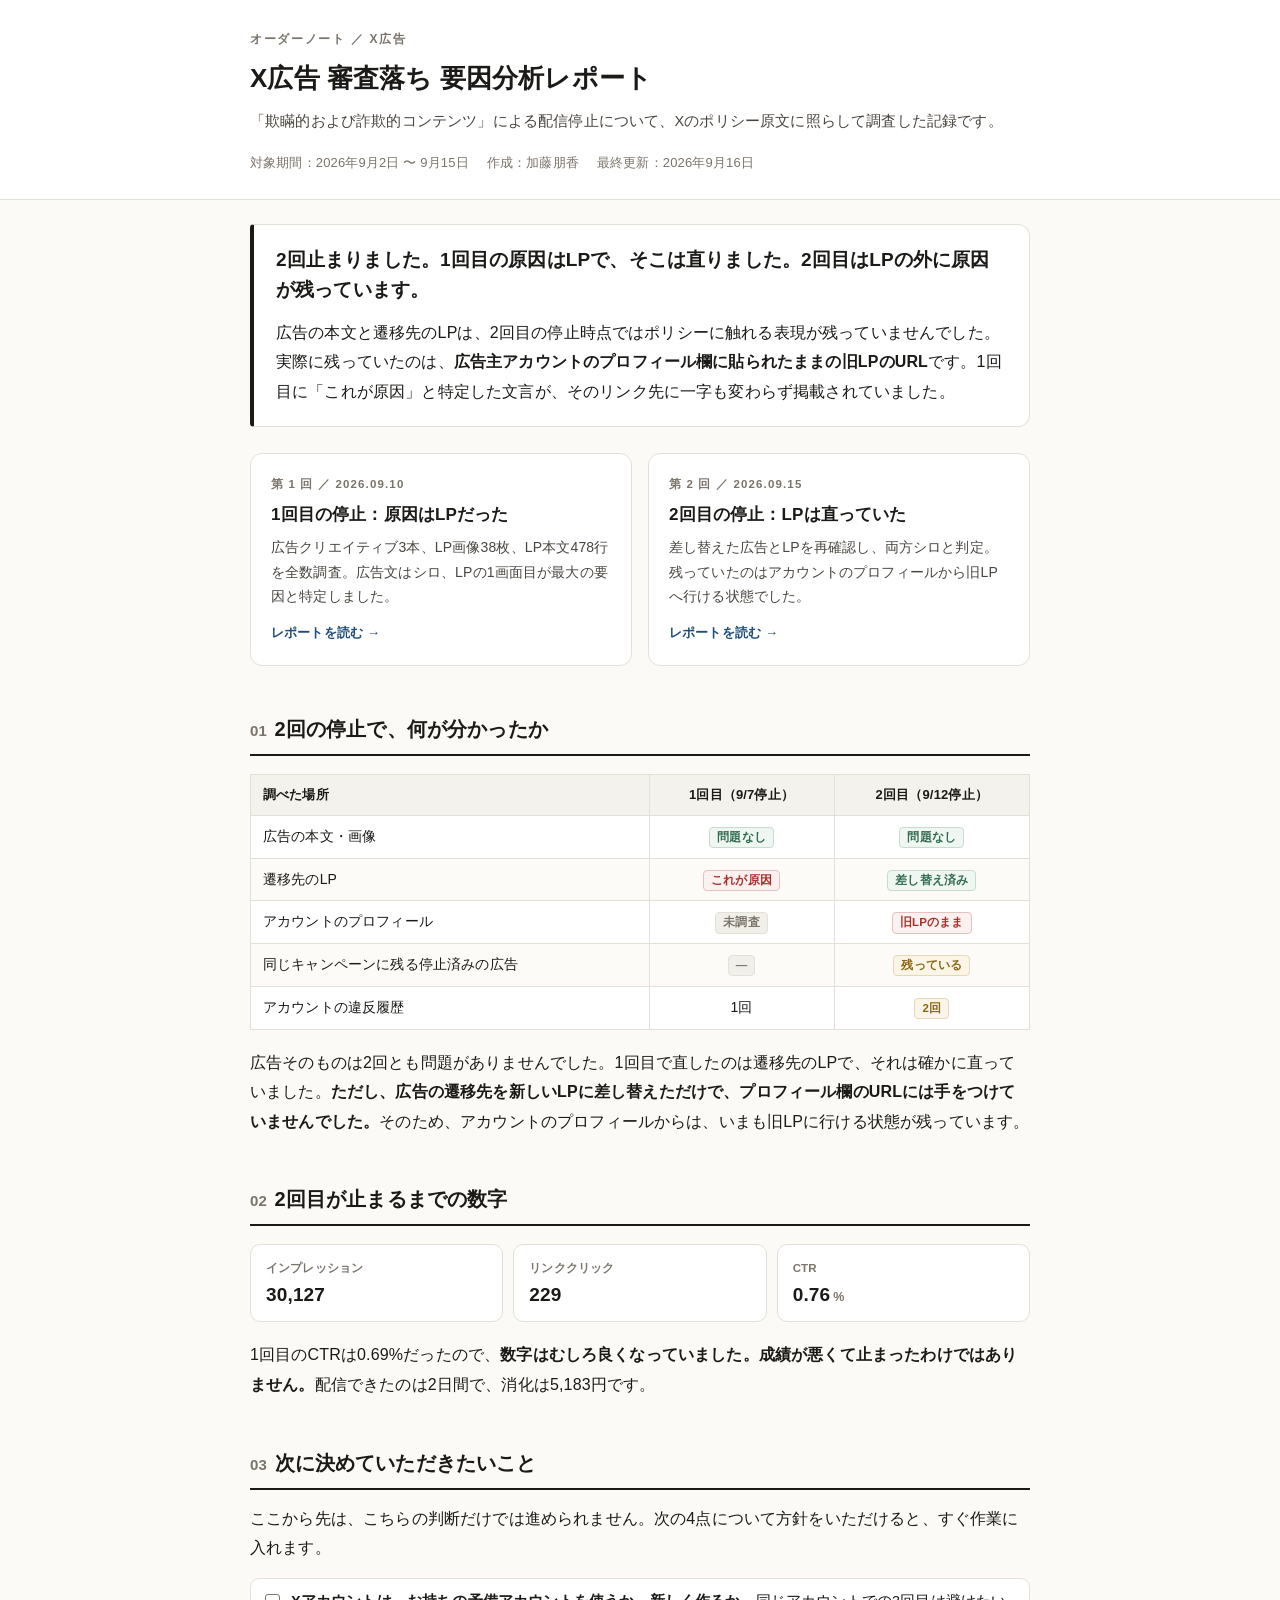
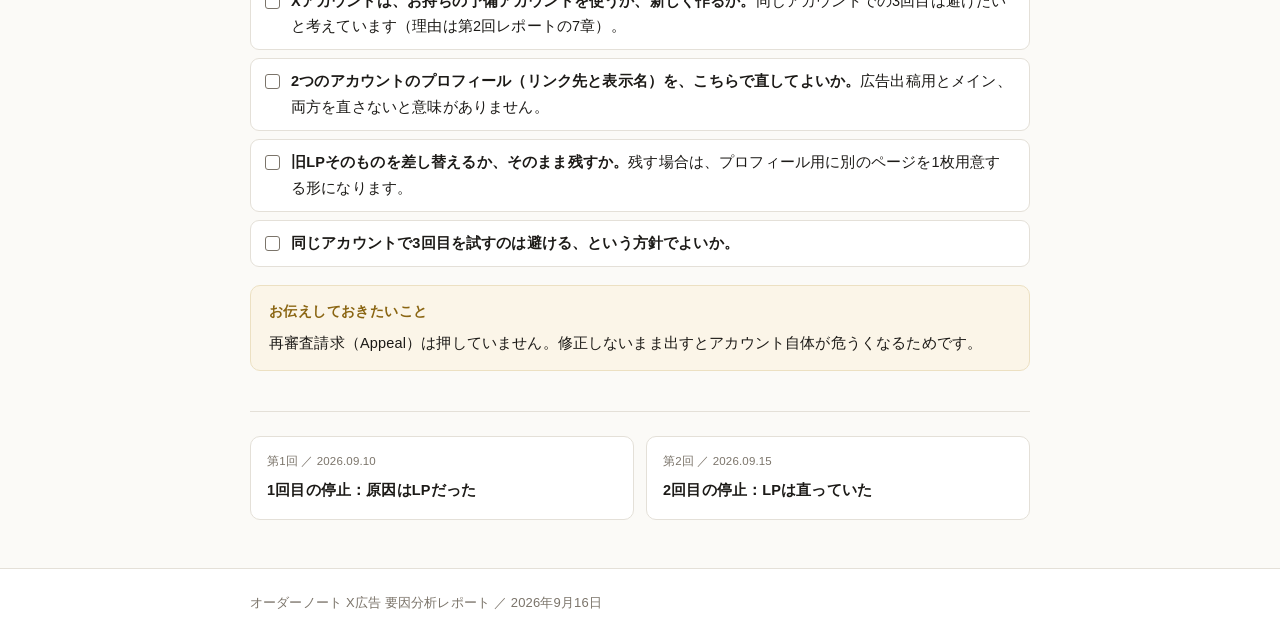
==== index.html @ 51ab61a1 "Add files via upload" ====
<!doctype html>
<html lang="ja">
<head>
<meta charset="utf-8">
<meta name="viewport" content="width=device-width,initial-scale=1,viewport-fit=cover">
<meta name="robots" content="noindex,nofollow">
<title>X広告 審査落ち 要因分析レポート｜オーダーノート</title>
<link rel="stylesheet" href="style.css">
</head>
<body>

<header class="masthead">
  <div class="wrap">
    <p class="eyebrow">オーダーノート ／ X広告</p>
    <h1>X広告 審査落ち 要因分析レポート</h1>
    <p class="sub">「欺瞞的および詐欺的コンテンツ」による配信停止について、Xのポリシー原文に照らして調査した記録です。</p>
    <ul class="meta">
      <li>対象期間：2026年9月2日 〜 9月15日</li>
      <li>作成：加藤朋香</li>
      <li>最終更新：2026年9月16日</li>
    </ul>
  </div>
</header>

<main class="wrap">

  <div class="verdict">
    <p class="lead">2回止まりました。1回目の原因はLPで、そこは直りました。2回目はLPの外に原因が残っています。</p>
    <p>広告の本文と遷移先のLPは、2回目の停止時点ではポリシーに触れる表現が残っていませんでした。実際に残っていたのは、<strong>広告主アカウントのプロフィール欄に貼られたままの旧LPのURL</strong>です。1回目に「これが原因」と特定した文言が、そのリンク先に一字も変わらず掲載されていました。</p>
  </div>

  <div class="cards">
    <a class="card" href="report1.html">
      <span class="k">第 1 回 ／ 2026.09.10</span>
      <span class="h">1回目の停止：原因はLPだった</span>
      <p class="d">広告クリエイティブ3本、LP画像38枚、LP本文478行を全数調査。広告文はシロ、LPの1画面目が最大の要因と特定しました。</p>
      <span class="go">レポートを読む →</span>
    </a>
    <a class="card" href="report2.html">
      <span class="k">第 2 回 ／ 2026.09.15</span>
      <span class="h">2回目の停止：LPは直っていた</span>
      <p class="d">差し替えた広告とLPを再確認し、両方シロと判定。残っていたのはアカウントのプロフィールから旧LPへ行ける状態でした。</p>
      <span class="go">レポートを読む →</span>
    </a>
  </div>

  <h2><span class="num">01</span>2回の停止で、何が分かったか</h2>

  <div class="tw">
  <table>
    <thead>
      <tr><th>調べた場所</th><th class="c">1回目（9/7停止）</th><th class="c">2回目（9/12停止）</th></tr>
    </thead>
    <tbody>
      <tr><td>広告の本文・画像</td><td class="c"><span class="tag ok">問題なし</span></td><td class="c"><span class="tag ok">問題なし</span></td></tr>
      <tr><td>遷移先のLP</td><td class="c"><span class="tag ng">これが原因</span></td><td class="c"><span class="tag ok">差し替え済み</span></td></tr>
      <tr><td>アカウントのプロフィール</td><td class="c"><span class="tag flat">未調査</span></td><td class="c"><span class="tag ng">旧LPのまま</span></td></tr>
      <tr><td>同じキャンペーンに残る停止済みの広告</td><td class="c"><span class="tag flat">—</span></td><td class="c"><span class="tag warn">残っている</span></td></tr>
      <tr><td>アカウントの違反履歴</td><td class="c">1回</td><td class="c"><span class="tag warn">2回</span></td></tr>
    </tbody>
  </table>
  </div>

  <p>広告そのものは2回とも問題がありませんでした。1回目で直したのは遷移先のLPで、それは確かに直っていました。<strong>ただし、広告の遷移先を新しいLPに差し替えただけで、プロフィール欄のURLには手をつけていませんでした。</strong>そのため、アカウントのプロフィールからは、いまも旧LPに行ける状態が残っています。</p>

  <h2><span class="num">02</span>2回目が止まるまでの数字</h2>

  <div class="strip">
    <div class="stat"><div class="l">インプレッション</div><div class="v">30,127</div></div>
    <div class="stat"><div class="l">リンククリック</div><div class="v">229</div></div>
    <div class="stat"><div class="l">CTR</div><div class="v">0.76<small>%</small></div></div>
  </div>

  <p>1回目のCTRは0.69%だったので、<strong>数字はむしろ良くなっていました。成績が悪くて止まったわけではありません。</strong>配信できたのは2日間で、消化は5,183円です。</p>

  <h2><span class="num">03</span>次に決めていただきたいこと</h2>

  <p>ここから先は、こちらの判断だけでは進められません。次の4点について方針をいただけると、すぐ作業に入れます。</p>

  <ul class="check">
    <li><strong>Xアカウントは、お持ちの予備アカウントを使うか、新しく作るか。</strong>同じアカウントでの3回目は避けたいと考えています（理由は第2回レポートの7章）。</li>
    <li><strong>2つのアカウントのプロフィール（リンク先と表示名）を、こちらで直してよいか。</strong>広告出稿用とメイン、両方を直さないと意味がありません。</li>
    <li><strong>旧LPそのものを差し替えるか、そのまま残すか。</strong>残す場合は、プロフィール用に別のページを1枚用意する形になります。</li>
    <li><strong>同じアカウントで3回目を試すのは避ける、という方針でよいか。</strong></li>
  </ul>

  <div class="note warn">
    <span class="t">お伝えしておきたいこと</span>
    <p>再審査請求（Appeal）は押していません。修正しないまま出すとアカウント自体が危うくなるためです。</p>
  </div>

  <div class="pager">
    <a href="report1.html"><span class="label">第1回 ／ 2026.09.10</span><span class="name">1回目の停止：原因はLPだった</span></a>
    <a href="report2.html"><span class="label">第2回 ／ 2026.09.15</span><span class="name">2回目の停止：LPは直っていた</span></a>
  </div>

</main>

<footer class="foot">
  <div class="wrap">オーダーノート X広告 要因分析レポート ／ 2026年9月16日</div>
</footer>

</body>
</html>
---- style.css ----
:root{
  color-scheme: light;
  --ink:#1c1a17;
  --ink-2:#4a453e;
  --ink-3:#7b746a;
  --paper:#fbfaf7;
  --card:#ffffff;
  --line:#e4e0d8;
  --line-2:#efece5;
  --ng:#a8322b;
  --ng-bg:#fbf1f0;
  --ok:#2f6b4f;
  --ok-bg:#f0f6f2;
  --warn:#8a6512;
  --warn-bg:#fbf5e8;
  --accent:#1f4d7a;
  --maxw:820px;
}
*{box-sizing:border-box}
html{-webkit-text-size-adjust:100%}
body{
  margin:0;
  background:var(--paper);
  color:var(--ink);
  font-family:-apple-system,BlinkMacSystemFont,"Hiragino Sans","Hiragino Kaku Gothic ProN","Noto Sans JP","Yu Gothic",Meiryo,sans-serif;
  font-size:16px;
  line-height:1.85;
  letter-spacing:.01em;
}
img{max-width:100%}

/* ---- layout ---- */
.wrap{max-width:var(--maxw);margin:0 auto;padding:0 20px}
header.masthead{
  border-bottom:1px solid var(--line);
  background:var(--card);
}
.masthead .wrap{padding-block:28px 24px}
.eyebrow{
  font-size:12px;letter-spacing:.14em;color:var(--ink-3);
  text-transform:none;margin:0 0 10px;font-weight:600;
}
.masthead h1{
  font-size:26px;line-height:1.45;margin:0 0 10px;font-weight:700;letter-spacing:.005em;
}
.masthead .sub{margin:0;color:var(--ink-2);font-size:14.5px}
.meta{
  margin:16px 0 0;padding:0;list-style:none;
  display:flex;flex-wrap:wrap;gap:6px 18px;
  font-size:13px;color:var(--ink-3);
}
main{padding-block:8px 64px}
footer.foot{
  border-top:1px solid var(--line);
  margin-top:48px;background:var(--card);
}
.foot .wrap{padding-block:22px;font-size:13px;color:var(--ink-3)}

/* ---- nav ---- */
.backlink{
  display:inline-block;margin:22px 0 4px;font-size:13.5px;
  color:var(--accent);text-decoration:none;
}
.backlink:hover{text-decoration:underline}
.pager{
  display:flex;flex-wrap:wrap;gap:12px;margin-top:40px;
  padding-top:24px;border-top:1px solid var(--line);
}
.pager a{
  flex:1 1 220px;display:block;padding:14px 16px;
  background:var(--card);border:1px solid var(--line);border-radius:10px;
  text-decoration:none;color:var(--ink);
}
.pager a:hover{border-color:var(--ink-3)}
.pager .label{display:block;font-size:11.5px;color:var(--ink-3);margin-bottom:3px}
.pager .name{font-weight:600;font-size:14.5px}

/* ---- headings ---- */
h2{
  font-size:20px;line-height:1.5;margin:48px 0 14px;
  padding-bottom:10px;border-bottom:2px solid var(--ink);font-weight:700;
}
h2 .num{color:var(--ink-3);font-weight:600;margin-right:.5em;font-size:15px}
h3{font-size:16.5px;margin:32px 0 10px;font-weight:700;line-height:1.6}
h4{font-size:15px;margin:24px 0 8px;font-weight:700;color:var(--ink-2)}
p{margin:0 0 15px}

/* ---- toc ---- */
.toc{
  background:var(--card);border:1px solid var(--line);border-radius:12px;
  padding:18px 20px;margin:28px 0 0;
}
.toc h2{font-size:13px;margin:0 0 10px;padding:0;border:0;letter-spacing:.1em;color:var(--ink-3)}
.toc ol{margin:0;padding-left:1.35em;font-size:14.5px}
.toc li{margin:4px 0}
.toc a{color:var(--ink);text-decoration:none}
.toc a:hover{text-decoration:underline}

/* ---- conclusion block ---- */
.verdict{
  background:var(--card);border:1px solid var(--line);
  border-left:4px solid var(--ink);border-radius:4px 12px 12px 4px;
  padding:20px 22px;margin:24px 0;
}
.verdict .lead{font-size:19px;line-height:1.6;font-weight:700;margin:0 0 12px}
.verdict p:last-child{margin-bottom:0}

/* ---- callouts ---- */
.note{
  border-radius:10px;padding:14px 18px;margin:18px 0;font-size:14.5px;line-height:1.8;
  border:1px solid var(--line);background:var(--card);
}
.note p:last-child{margin-bottom:0}
.note .t{display:block;font-weight:700;margin-bottom:5px;font-size:13.5px;letter-spacing:.03em}
.note.ng{background:var(--ng-bg);border-color:#e9cdca}
.note.ng .t{color:var(--ng)}
.note.ok{background:var(--ok-bg);border-color:#cfe1d6}
.note.ok .t{color:var(--ok)}
.note.warn{background:var(--warn-bg);border-color:#ece0c2}
.note.warn .t{color:var(--warn)}

/* ---- quote ---- */
blockquote{
  margin:18px 0;padding:2px 0 2px 18px;
  border-left:3px solid var(--line);color:var(--ink-2);font-size:15px;
}
blockquote p:last-child{margin-bottom:0}

/* ---- tables ---- */
.tw{overflow-x:auto;margin:18px 0;-webkit-overflow-scrolling:touch}
table{border-collapse:collapse;width:100%;font-size:14px;min-width:460px;background:var(--card)}
th,td{border:1px solid var(--line);padding:9px 12px;text-align:left;vertical-align:top;line-height:1.7}
thead th{background:#f4f2ec;font-weight:700;white-space:nowrap;font-size:13px}
td.num,th.num{text-align:right;white-space:nowrap}
td.c,th.c{text-align:center;white-space:nowrap}
tbody tr:nth-child(even){background:#fcfbf8}

/* ---- tags ---- */
.tag{
  display:inline-block;font-size:11.5px;font-weight:700;line-height:1.5;
  padding:1px 7px;border-radius:4px;white-space:nowrap;
}
.tag.ng{background:var(--ng-bg);color:var(--ng);border:1px solid #e3c2bf}
.tag.ok{background:var(--ok-bg);color:var(--ok);border:1px solid #c6dccf}
.tag.warn{background:var(--warn-bg);color:var(--warn);border:1px solid #e6d7b6}
.tag.flat{background:#f1efe9;color:var(--ink-3);border:1px solid var(--line)}

/* ---- ascii/flow ---- */
pre.flow{
  background:var(--card);border:1px solid var(--line);border-radius:10px;
  padding:16px 18px;overflow-x:auto;font-size:13px;line-height:1.9;margin:18px 0;
  font-family:ui-monospace,SFMono-Regular,Menlo,Consolas,monospace;
}

/* ---- checklist ---- */
ul.check{list-style:none;padding:0;margin:14px 0}
ul.check li{
  position:relative;padding:10px 14px 10px 40px;margin:8px 0;
  background:var(--card);border:1px solid var(--line);border-radius:9px;font-size:14.5px;line-height:1.75;
}
ul.check li::before{
  content:"";position:absolute;left:14px;top:15px;
  width:13px;height:13px;border:1.5px solid var(--ink-3);border-radius:3px;
}

/* ---- index cards ---- */
.cards{display:grid;gap:16px;margin:26px 0 0}
@media(min-width:660px){.cards{grid-template-columns:1fr 1fr}}
.card{
  display:block;background:var(--card);border:1px solid var(--line);
  border-radius:12px;padding:20px;text-decoration:none;color:var(--ink);
}
.card:hover{border-color:var(--ink-3)}
.card .k{display:block;font-size:11.5px;letter-spacing:.1em;color:var(--ink-3);font-weight:700}
.card .h{display:block;font-size:17px;font-weight:700;margin:6px 0 8px;line-height:1.5}
.card .d{font-size:14px;color:var(--ink-2);margin:0;line-height:1.75}
.card .go{display:block;margin-top:12px;font-size:13px;color:var(--accent);font-weight:600}

/* ---- data strip ---- */
.strip{display:grid;gap:10px;margin:18px 0}
@media(min-width:560px){.strip{grid-template-columns:repeat(3,1fr)}}
.stat{background:var(--card);border:1px solid var(--line);border-radius:10px;padding:13px 15px}
.stat .l{font-size:11.5px;color:var(--ink-3);font-weight:600}
.stat .v{font-size:19px;font-weight:700;line-height:1.4;margin-top:2px}
.stat .v small{font-size:12.5px;color:var(--ink-3);font-weight:600;margin-left:3px}

hr.sep{border:0;border-top:1px solid var(--line);margin:40px 0}
strong{font-weight:700}
code{
  font-family:ui-monospace,SFMono-Regular,Menlo,Consolas,monospace;
  font-size:.9em;background:#f1efe9;padding:1px 5px;border-radius:4px;
  word-break:break-all;
}
@media(max-width:520px){
  body{font-size:15.5px}
  .masthead h1{font-size:21px}
  h2{font-size:18px}
  .verdict .lead{font-size:17px}
}
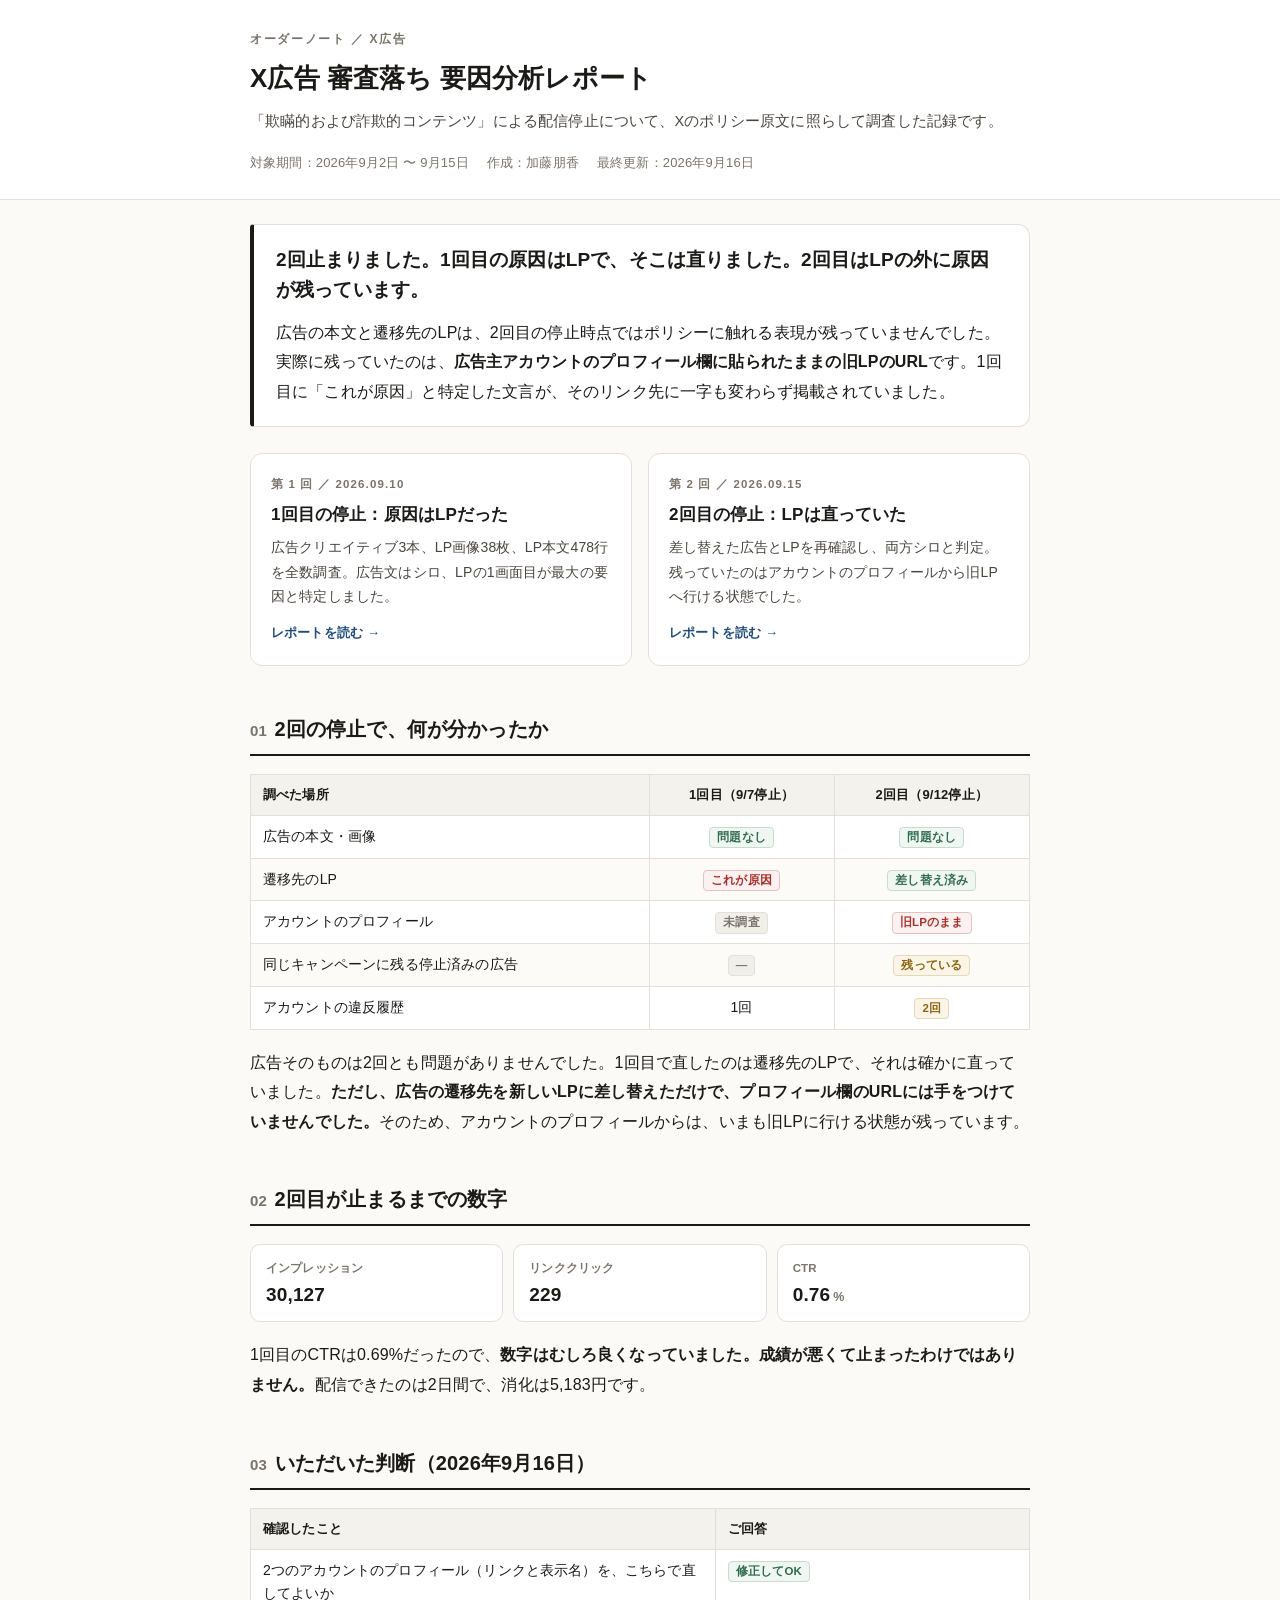
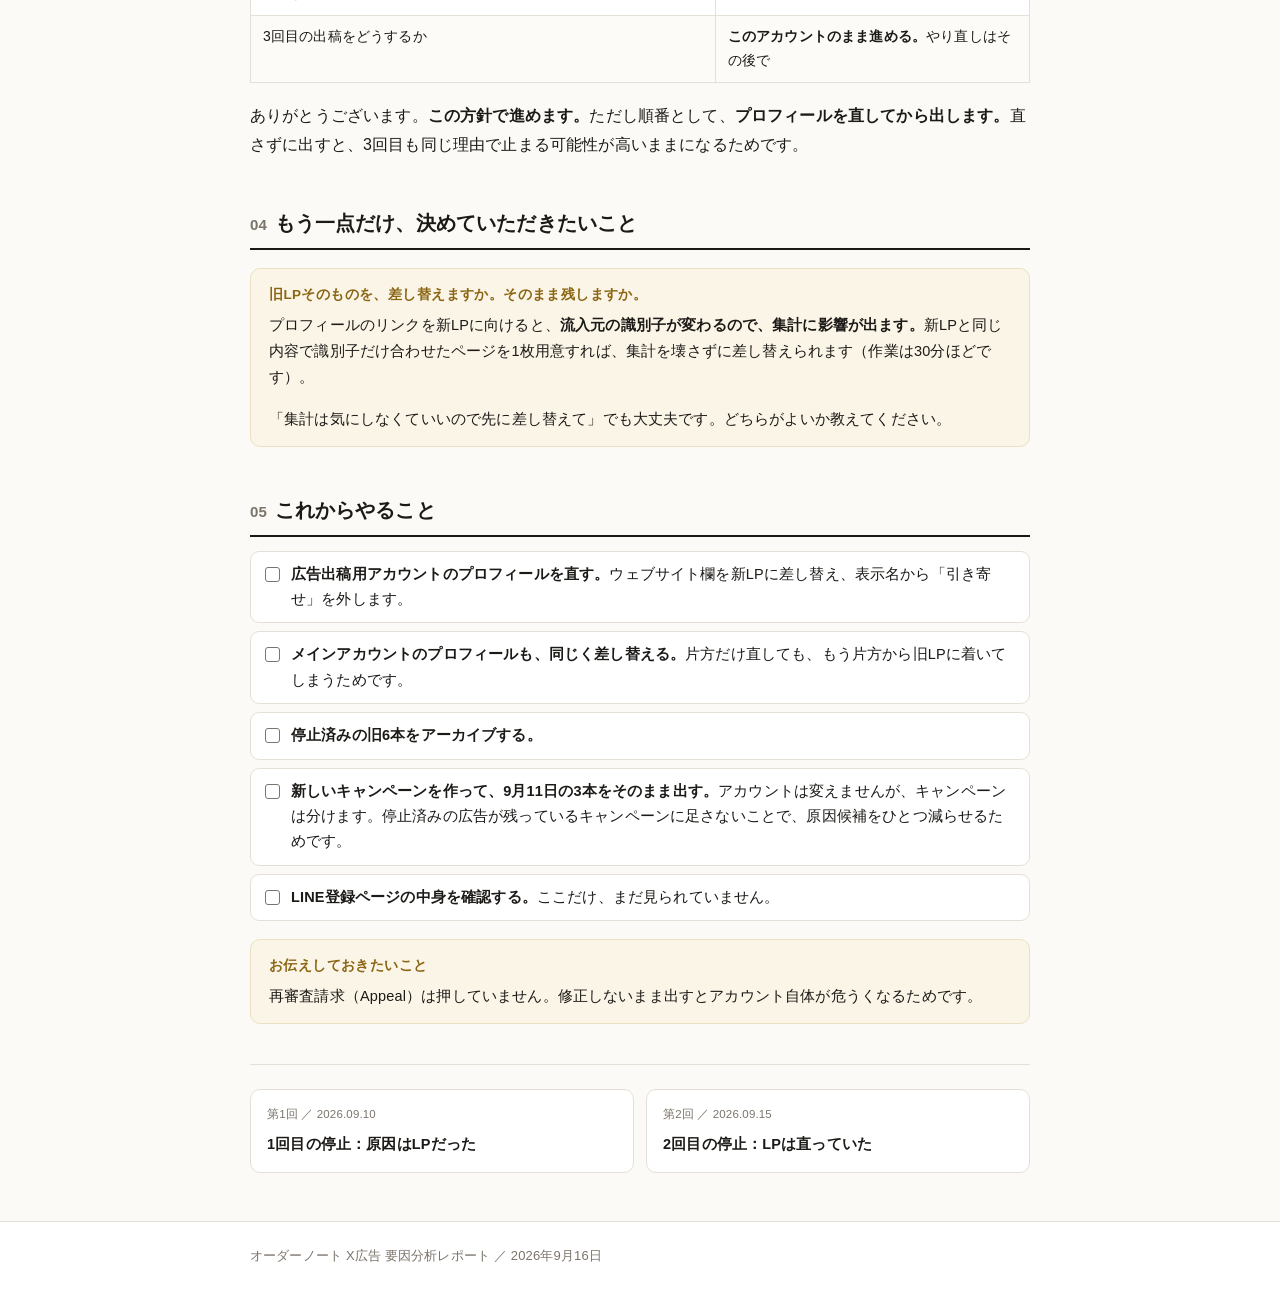
==== commit a78c2533: "Add files via upload" ====
--- a/index.html
+++ b/index.html
@@ -73,15 +73,36 @@
 
   <p>1回目のCTRは0.69%だったので、<strong>数字はむしろ良くなっていました。成績が悪くて止まったわけではありません。</strong>配信できたのは2日間で、消化は5,183円です。</p>
 
-  <h2><span class="num">03</span>次に決めていただきたいこと</h2>
+  <h2><span class="num">03</span>いただいた判断（2026年9月16日）</h2>
 
-  <p>ここから先は、こちらの判断だけでは進められません。次の4点について方針をいただけると、すぐ作業に入れます。</p>
+  <div class="tw">
+  <table>
+    <thead><tr><th>確認したこと</th><th>ご回答</th></tr></thead>
+    <tbody>
+      <tr><td>2つのアカウントのプロフィール（リンクと表示名）を、こちらで直してよいか</td><td><span class="tag ok">修正してOK</span></td></tr>
+      <tr><td>3回目の出稿をどうするか</td><td><strong>このアカウントのまま進める。</strong>やり直しはその後で</td></tr>
+    </tbody>
+  </table>
+  </div>
+
+  <p>ありがとうございます。<strong>この方針で進めます。</strong>ただし順番として、<strong>プロフィールを直してから出します。</strong>直さずに出すと、3回目も同じ理由で止まる可能性が高いままになるためです。</p>
+
+  <h2><span class="num">04</span>もう一点だけ、決めていただきたいこと</h2>
+
+  <div class="note warn">
+    <span class="t">旧LPそのものを、差し替えますか。そのまま残しますか。</span>
+    <p>プロフィールのリンクを新LPに向けると、<strong>流入元の識別子が変わるので、集計に影響が出ます。</strong>新LPと同じ内容で識別子だけ合わせたページを1枚用意すれば、集計を壊さずに差し替えられます（作業は30分ほどです）。</p>
+    <p>「集計は気にしなくていいので先に差し替えて」でも大丈夫です。どちらがよいか教えてください。</p>
+  </div>
+
+  <h2><span class="num">05</span>これからやること</h2>
 
   <ul class="check">
-    <li><strong>Xアカウントは、お持ちの予備アカウントを使うか、新しく作るか。</strong>同じアカウントでの3回目は避けたいと考えています（理由は第2回レポートの7章）。</li>
-    <li><strong>2つのアカウントのプロフィール（リンク先と表示名）を、こちらで直してよいか。</strong>広告出稿用とメイン、両方を直さないと意味がありません。</li>
-    <li><strong>旧LPそのものを差し替えるか、そのまま残すか。</strong>残す場合は、プロフィール用に別のページを1枚用意する形になります。</li>
-    <li><strong>同じアカウントで3回目を試すのは避ける、という方針でよいか。</strong></li>
+    <li><strong>広告出稿用アカウントのプロフィールを直す。</strong>ウェブサイト欄を新LPに差し替え、表示名から「引き寄せ」を外します。</li>
+    <li><strong>メインアカウントのプロフィールも、同じく差し替える。</strong>片方だけ直しても、もう片方から旧LPに着いてしまうためです。</li>
+    <li><strong>停止済みの旧6本をアーカイブする。</strong></li>
+    <li><strong>新しいキャンペーンを作って、9月11日の3本をそのまま出す。</strong>アカウントは変えませんが、キャンペーンは分けます。停止済みの広告が残っているキャンペーンに足さないことで、原因候補をひとつ減らせるためです。</li>
+    <li><strong>LINE登録ページの中身を確認する。</strong>ここだけ、まだ見られていません。</li>
   </ul>
 
   <div class="note warn">
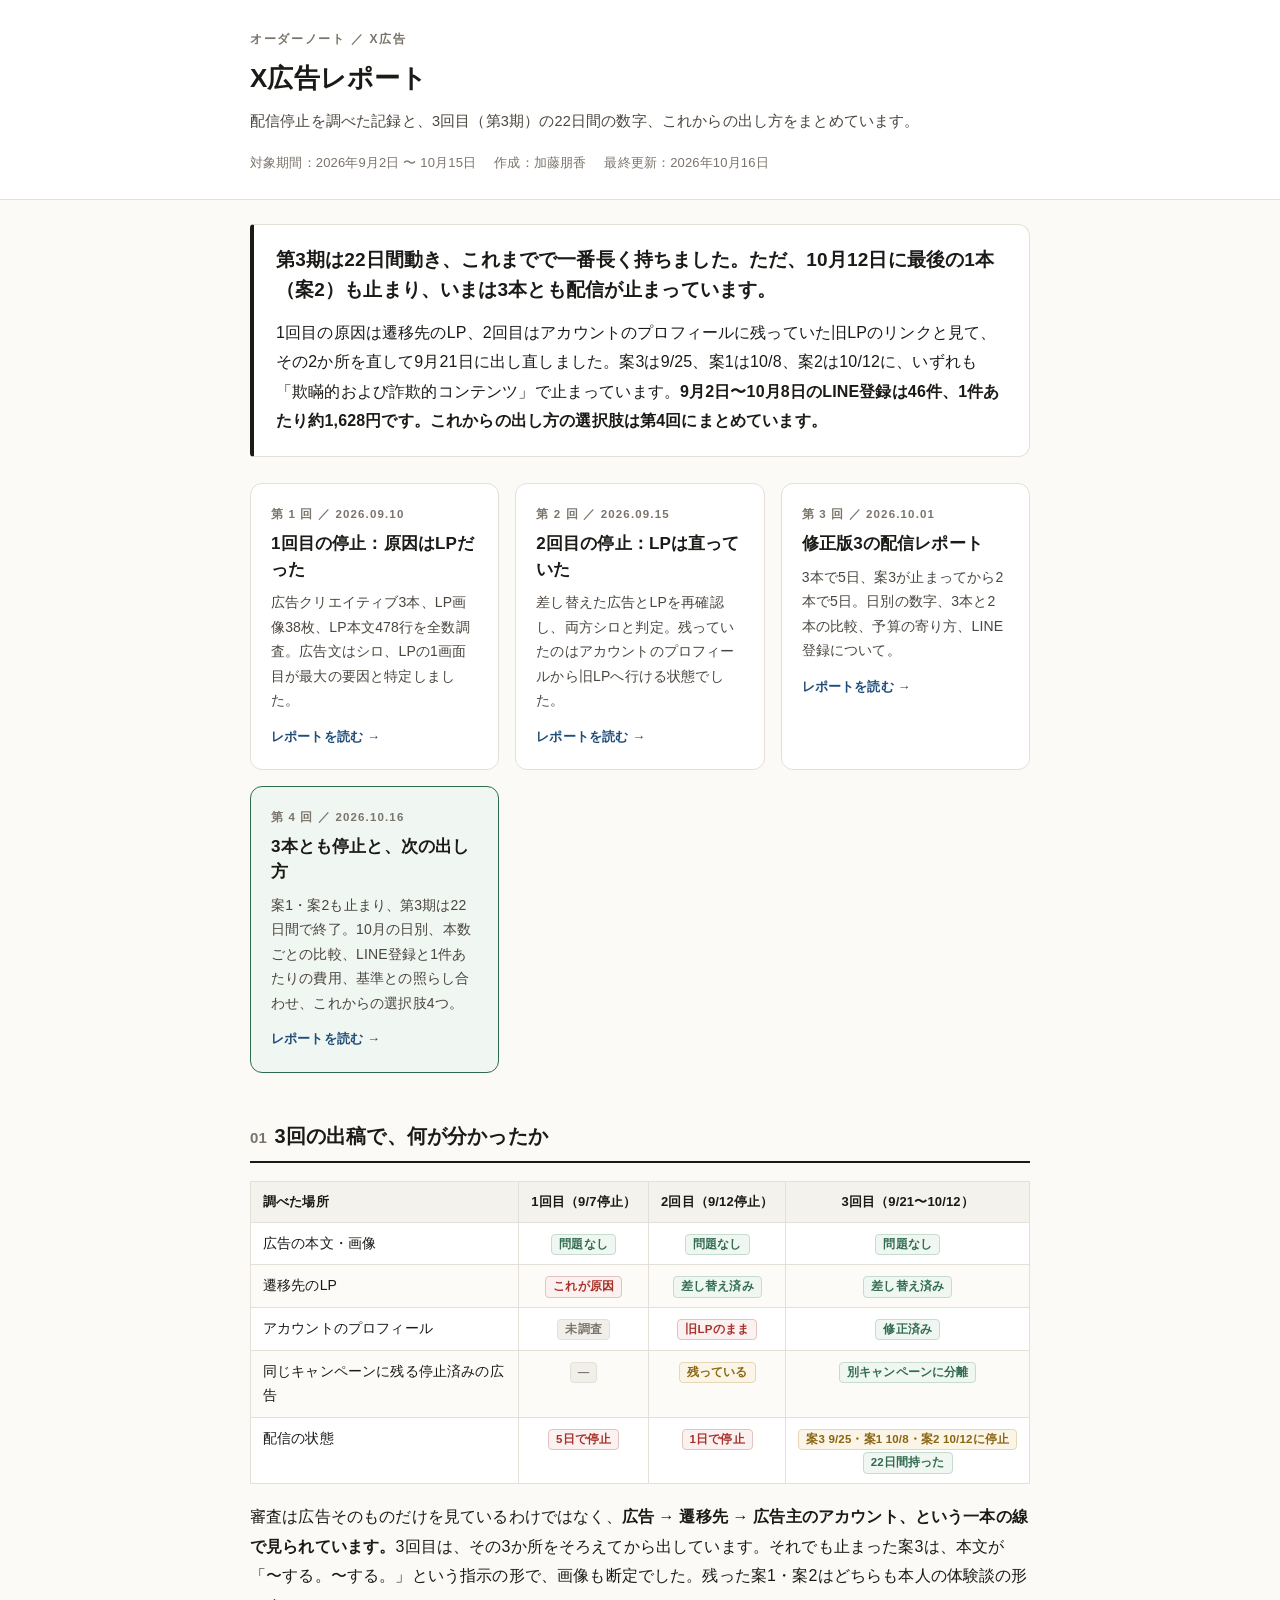
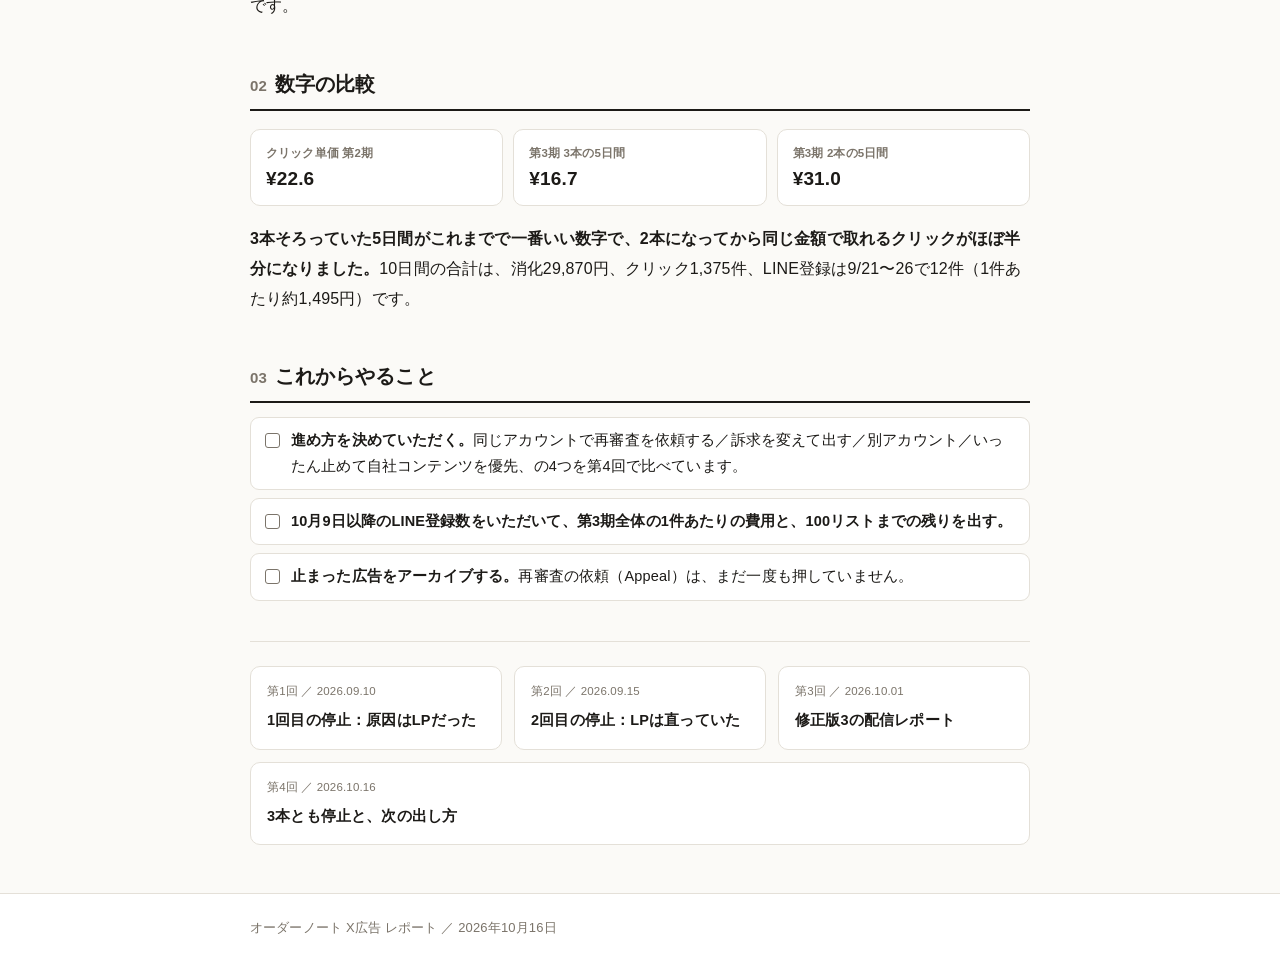
==== commit 3d8e5abc: "Add files via upload" ====
--- a/index.html
+++ b/index.html
@@ -4,20 +4,26 @@
 <meta charset="utf-8">
 <meta name="viewport" content="width=device-width,initial-scale=1,viewport-fit=cover">
 <meta name="robots" content="noindex,nofollow">
-<title>X広告 審査落ち 要因分析レポート｜オーダーノート</title>
+<title>X広告レポート｜オーダーノート</title>
 <link rel="stylesheet" href="style.css">
+<style>
+.cards.three{gap:16px}
+@media(min-width:660px){.cards.three{grid-template-columns:1fr 1fr}}
+@media(min-width:900px){.cards.three{grid-template-columns:repeat(3,1fr)}}
+.card.now{border-color:var(--ok);background:var(--ok-bg)}
+</style>
 </head>
 <body>
 
 <header class="masthead">
   <div class="wrap">
     <p class="eyebrow">オーダーノート ／ X広告</p>
-    <h1>X広告 審査落ち 要因分析レポート</h1>
-    <p class="sub">「欺瞞的および詐欺的コンテンツ」による配信停止について、Xのポリシー原文に照らして調査した記録です。</p>
+    <h1>X広告レポート</h1>
+    <p class="sub">配信停止を調べた記録と、3回目（第3期）の22日間の数字、これからの出し方をまとめています。</p>
     <ul class="meta">
-      <li>対象期間：2026年9月2日 〜 9月15日</li>
+      <li>対象期間：2026年9月2日 〜 10月15日</li>
       <li>作成：加藤朋香</li>
-      <li>最終更新：2026年9月16日</li>
+      <li>最終更新：2026年10月16日</li>
     </ul>
   </div>
 </header>
@@ -25,11 +31,11 @@
 <main class="wrap">
 
   <div class="verdict">
-    <p class="lead">2回止まりました。1回目の原因はLPで、そこは直りました。2回目はLPの外に原因が残っています。</p>
-    <p>広告の本文と遷移先のLPは、2回目の停止時点ではポリシーに触れる表現が残っていませんでした。実際に残っていたのは、<strong>広告主アカウントのプロフィール欄に貼られたままの旧LPのURL</strong>です。1回目に「これが原因」と特定した文言が、そのリンク先に一字も変わらず掲載されていました。</p>
+    <p class="lead">第3期は22日間動き、これまでで一番長く持ちました。ただ、10月12日に最後の1本（案2）も止まり、いまは3本とも配信が止まっています。</p>
+    <p>1回目の原因は遷移先のLP、2回目はアカウントのプロフィールに残っていた旧LPのリンクと見て、その2か所を直して9月21日に出し直しました。案3は9/25、案1は10/8、案2は10/12に、いずれも「欺瞞的および詐欺的コンテンツ」で止まっています。<strong>9月2日〜10月8日のLINE登録は46件、1件あたり約1,628円です。これからの出し方の選択肢は第4回にまとめています。</strong></p>
   </div>
 
-  <div class="cards">
+  <div class="cards three">
     <a class="card" href="report1.html">
       <span class="k">第 1 回 ／ 2026.09.10</span>
       <span class="h">1回目の停止：原因はLPだった</span>
@@ -42,83 +48,68 @@
       <p class="d">差し替えた広告とLPを再確認し、両方シロと判定。残っていたのはアカウントのプロフィールから旧LPへ行ける状態でした。</p>
       <span class="go">レポートを読む →</span>
     </a>
+    <a class="card" href="report3.html">
+      <span class="k">第 3 回 ／ 2026.10.01</span>
+      <span class="h">修正版3の配信レポート</span>
+      <p class="d">3本で5日、案3が止まってから2本で5日。日別の数字、3本と2本の比較、予算の寄り方、LINE登録について。</p>
+      <span class="go">レポートを読む →</span>
+    </a>
+    <a class="card now" href="report4.html">
+      <span class="k">第 4 回 ／ 2026.10.16</span>
+      <span class="h">3本とも停止と、次の出し方</span>
+      <p class="d">案1・案2も止まり、第3期は22日間で終了。10月の日別、本数ごとの比較、LINE登録と1件あたりの費用、基準との照らし合わせ、これからの選択肢4つ。</p>
+      <span class="go">レポートを読む →</span>
+    </a>
   </div>
 
-  <h2><span class="num">01</span>2回の停止で、何が分かったか</h2>
+  <h2><span class="num">01</span>3回の出稿で、何が分かったか</h2>
 
   <div class="tw">
   <table>
     <thead>
-      <tr><th>調べた場所</th><th class="c">1回目（9/7停止）</th><th class="c">2回目（9/12停止）</th></tr>
+      <tr><th>調べた場所</th><th class="c">1回目（9/7停止）</th><th class="c">2回目（9/12停止）</th><th class="c">3回目（9/21〜10/12）</th></tr>
     </thead>
     <tbody>
-      <tr><td>広告の本文・画像</td><td class="c"><span class="tag ok">問題なし</span></td><td class="c"><span class="tag ok">問題なし</span></td></tr>
-      <tr><td>遷移先のLP</td><td class="c"><span class="tag ng">これが原因</span></td><td class="c"><span class="tag ok">差し替え済み</span></td></tr>
-      <tr><td>アカウントのプロフィール</td><td class="c"><span class="tag flat">未調査</span></td><td class="c"><span class="tag ng">旧LPのまま</span></td></tr>
-      <tr><td>同じキャンペーンに残る停止済みの広告</td><td class="c"><span class="tag flat">—</span></td><td class="c"><span class="tag warn">残っている</span></td></tr>
-      <tr><td>アカウントの違反履歴</td><td class="c">1回</td><td class="c"><span class="tag warn">2回</span></td></tr>
+      <tr><td>広告の本文・画像</td><td class="c"><span class="tag ok">問題なし</span></td><td class="c"><span class="tag ok">問題なし</span></td><td class="c"><span class="tag ok">問題なし</span></td></tr>
+      <tr><td>遷移先のLP</td><td class="c"><span class="tag ng">これが原因</span></td><td class="c"><span class="tag ok">差し替え済み</span></td><td class="c"><span class="tag ok">差し替え済み</span></td></tr>
+      <tr><td>アカウントのプロフィール</td><td class="c"><span class="tag flat">未調査</span></td><td class="c"><span class="tag ng">旧LPのまま</span></td><td class="c"><span class="tag ok">修正済み</span></td></tr>
+      <tr><td>同じキャンペーンに残る停止済みの広告</td><td class="c"><span class="tag flat">—</span></td><td class="c"><span class="tag warn">残っている</span></td><td class="c"><span class="tag ok">別キャンペーンに分離</span></td></tr>
+      <tr><td>配信の状態</td><td class="c"><span class="tag ng">5日で停止</span></td><td class="c"><span class="tag ng">1日で停止</span></td><td class="c"><span class="tag warn">案3 9/25・案1 10/8・案2 10/12に停止</span><br><span class="tag ok">22日間持った</span></td></tr>
     </tbody>
   </table>
   </div>
 
-  <p>広告そのものは2回とも問題がありませんでした。1回目で直したのは遷移先のLPで、それは確かに直っていました。<strong>ただし、広告の遷移先を新しいLPに差し替えただけで、プロフィール欄のURLには手をつけていませんでした。</strong>そのため、アカウントのプロフィールからは、いまも旧LPに行ける状態が残っています。</p>
+  <p>審査は広告そのものだけを見ているわけではなく、<strong>広告 → 遷移先 → 広告主のアカウント、という一本の線で見られています。</strong>3回目は、その3か所をそろえてから出しています。それでも止まった案3は、本文が「〜する。〜する。」という指示の形で、画像も断定でした。残った案1・案2はどちらも本人の体験談の形です。</p>
 
-  <h2><span class="num">02</span>2回目が止まるまでの数字</h2>
+  <h2><span class="num">02</span>数字の比較</h2>
 
   <div class="strip">
-    <div class="stat"><div class="l">インプレッション</div><div class="v">30,127</div></div>
-    <div class="stat"><div class="l">リンククリック</div><div class="v">229</div></div>
-    <div class="stat"><div class="l">CTR</div><div class="v">0.76<small>%</small></div></div>
+    <div class="stat"><div class="l">クリック単価 第2期</div><div class="v">¥22.6</div></div>
+    <div class="stat"><div class="l">第3期 3本の5日間</div><div class="v">¥16.7</div></div>
+    <div class="stat"><div class="l">第3期 2本の5日間</div><div class="v">¥31.0</div></div>
   </div>
 
-  <p>1回目のCTRは0.69%だったので、<strong>数字はむしろ良くなっていました。成績が悪くて止まったわけではありません。</strong>配信できたのは2日間で、消化は5,183円です。</p>
+  <p><strong>3本そろっていた5日間がこれまでで一番いい数字で、2本になってから同じ金額で取れるクリックがほぼ半分になりました。</strong>10日間の合計は、消化29,870円、クリック1,375件、LINE登録は9/21〜26で12件（1件あたり約1,495円）です。</p>
 
-  <h2><span class="num">03</span>いただいた判断（2026年9月16日）</h2>
-
-  <div class="tw">
-  <table>
-    <thead><tr><th>確認したこと</th><th>ご回答</th></tr></thead>
-    <tbody>
-      <tr><td>2つのアカウントのプロフィール（リンクと表示名）を、こちらで直してよいか</td><td><span class="tag ok">修正してOK</span></td></tr>
-      <tr><td>3回目の出稿をどうするか</td><td><strong>このアカウントのまま進める。</strong>やり直しはその後で</td></tr>
-    </tbody>
-  </table>
-  </div>
-
-  <p>ありがとうございます。<strong>この方針で進めます。</strong>ただし順番として、<strong>プロフィールを直してから出します。</strong>直さずに出すと、3回目も同じ理由で止まる可能性が高いままになるためです。</p>
-
-  <h2><span class="num">04</span>もう一点だけ、決めていただきたいこと</h2>
-
-  <div class="note warn">
-    <span class="t">旧LPそのものを、差し替えますか。そのまま残しますか。</span>
-    <p>プロフィールのリンクを新LPに向けると、<strong>流入元の識別子が変わるので、集計に影響が出ます。</strong>新LPと同じ内容で識別子だけ合わせたページを1枚用意すれば、集計を壊さずに差し替えられます（作業は30分ほどです）。</p>
-    <p>「集計は気にしなくていいので先に差し替えて」でも大丈夫です。どちらがよいか教えてください。</p>
-  </div>
-
-  <h2><span class="num">05</span>これからやること</h2>
+  <h2><span class="num">03</span>これからやること</h2>
 
   <ul class="check">
-    <li><strong>広告出稿用アカウントのプロフィールを直す。</strong>ウェブサイト欄を新LPに差し替え、表示名から「引き寄せ」を外します。</li>
-    <li><strong>メインアカウントのプロフィールも、同じく差し替える。</strong>片方だけ直しても、もう片方から旧LPに着いてしまうためです。</li>
-    <li><strong>停止済みの旧6本をアーカイブする。</strong></li>
-    <li><strong>新しいキャンペーンを作って、9月11日の3本をそのまま出す。</strong>アカウントは変えませんが、キャンペーンは分けます。停止済みの広告が残っているキャンペーンに足さないことで、原因候補をひとつ減らせるためです。</li>
-    <li><strong>LINE登録ページの中身を確認する。</strong>ここだけ、まだ見られていません。</li>
+    <li><strong>進め方を決めていただく。</strong>同じアカウントで再審査を依頼する／訴求を変えて出す／別アカウント／いったん止めて自社コンテンツを優先、の4つを第4回で比べています。</li>
+    <li><strong>10月9日以降のLINE登録数をいただいて、第3期全体の1件あたりの費用と、100リストまでの残りを出す。</strong></li>
+    <li><strong>止まった広告をアーカイブする。</strong>再審査の依頼（Appeal）は、まだ一度も押していません。</li>
   </ul>
-
-  <div class="note warn">
-    <span class="t">お伝えしておきたいこと</span>
-    <p>再審査請求（Appeal）は押していません。修正しないまま出すとアカウント自体が危うくなるためです。</p>
-  </div>
 
   <div class="pager">
     <a href="report1.html"><span class="label">第1回 ／ 2026.09.10</span><span class="name">1回目の停止：原因はLPだった</span></a>
     <a href="report2.html"><span class="label">第2回 ／ 2026.09.15</span><span class="name">2回目の停止：LPは直っていた</span></a>
+    <a href="report3.html"><span class="label">第3回 ／ 2026.10.01</span><span class="name">修正版3の配信レポート</span></a>
+    <a href="report4.html"><span class="label">第4回 ／ 2026.10.16</span><span class="name">3本とも停止と、次の出し方</span></a>
   </div>
 
 </main>
 
 <footer class="foot">
-  <div class="wrap">オーダーノート X広告 要因分析レポート ／ 2026年9月16日</div>
+  <div class="wrap">オーダーノート X広告 レポート ／ 2026年10月16日</div>
 </footer>
 
 </body>
